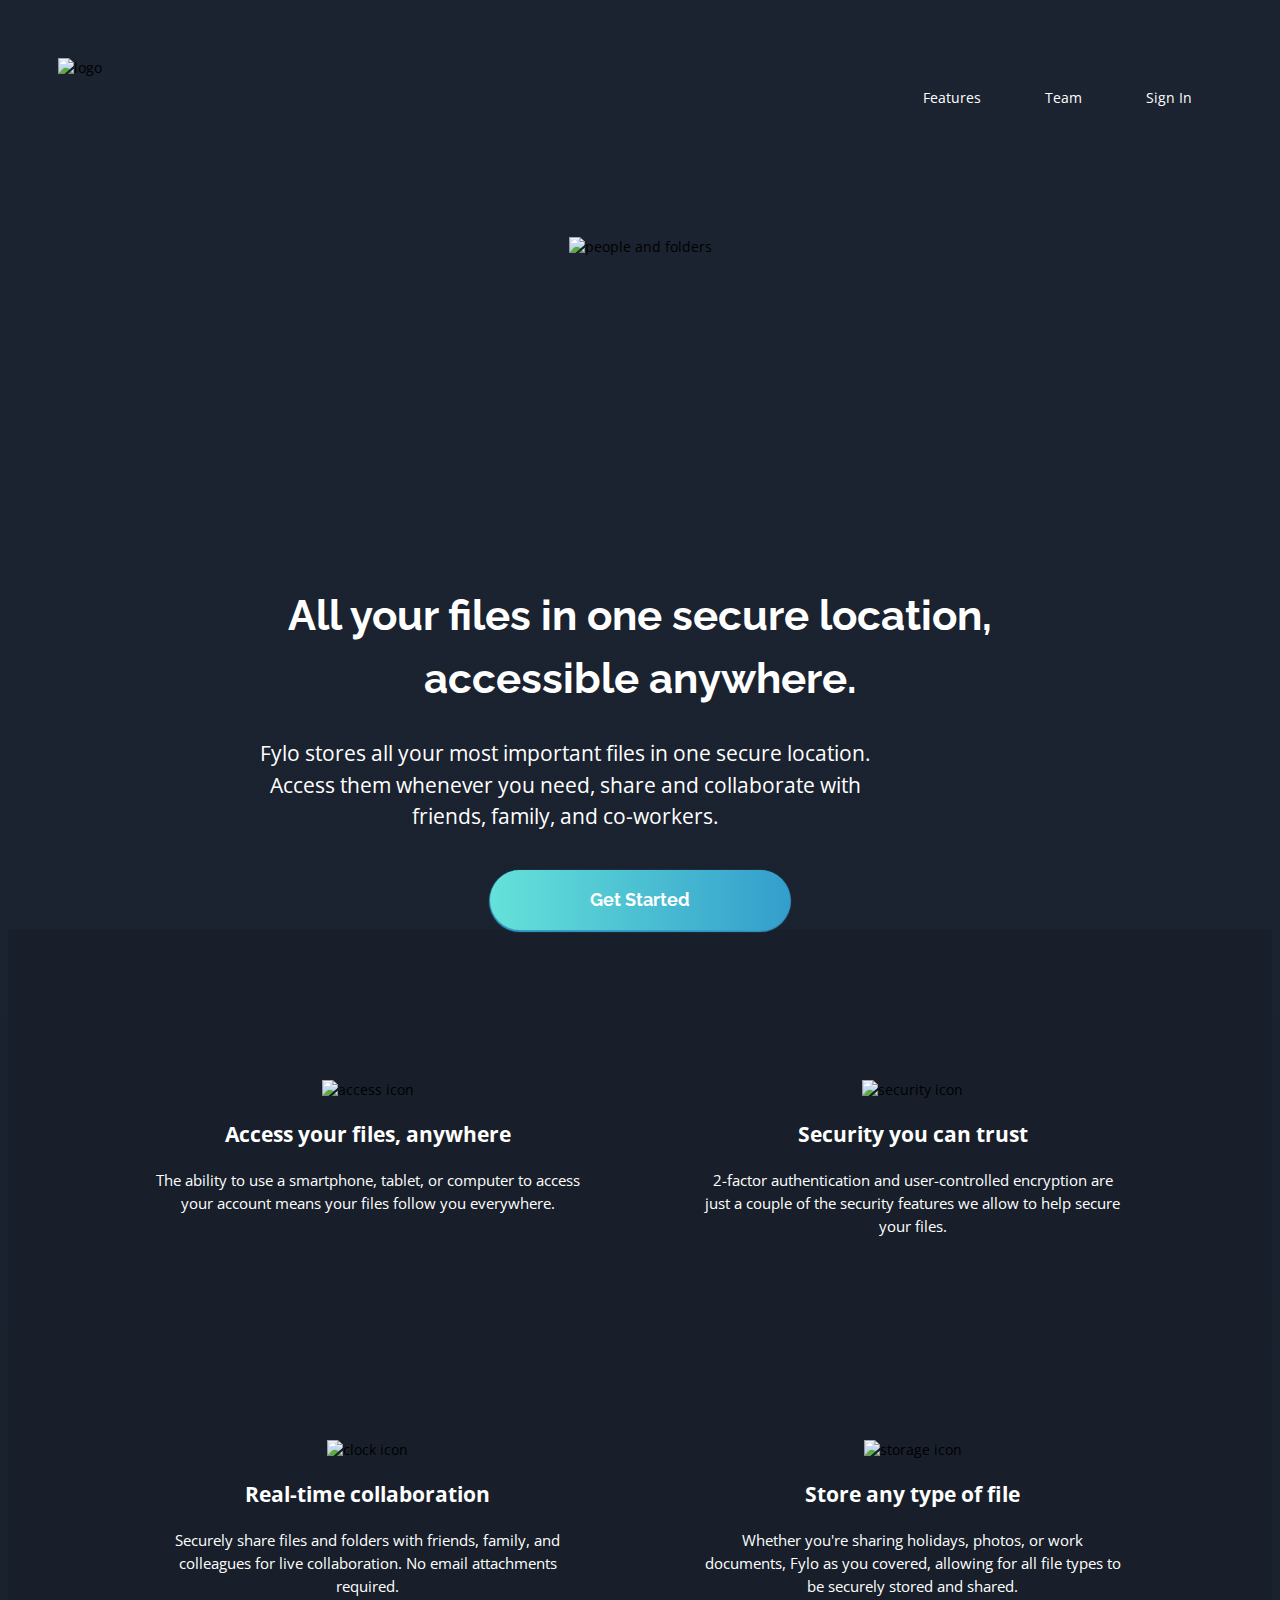
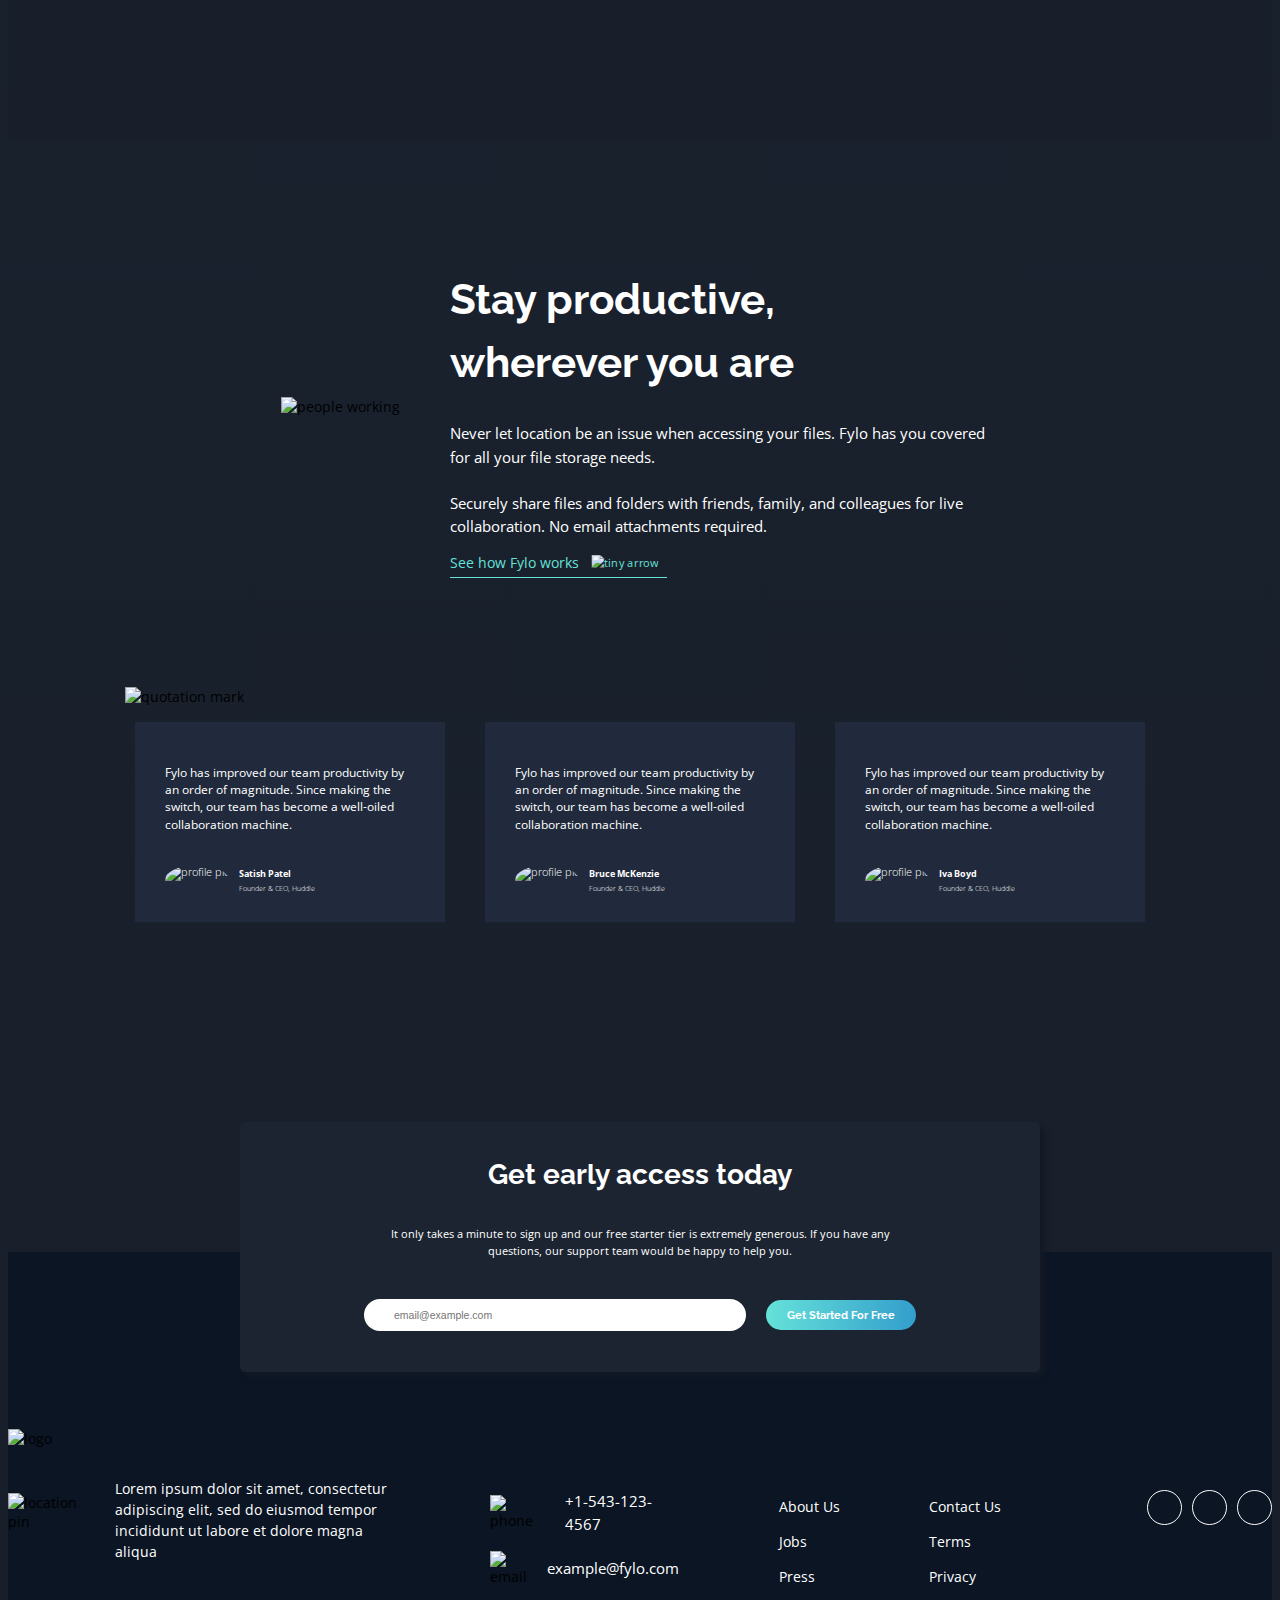
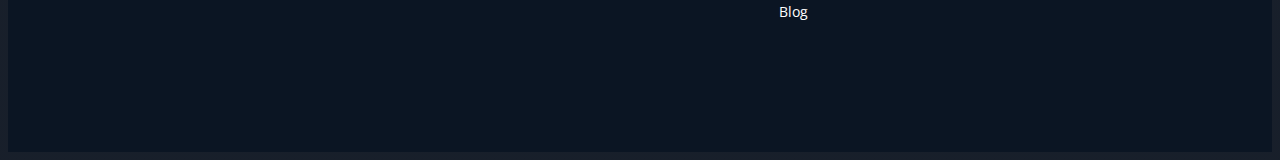
==== index.html @ 45bec567 "Add files via upload" ====
<!DOCTYPE html>
<html lang="en">
<head>
    <script src="https://kit.fontawesome.com/369c45c001.js" crossorigin="anonymous"></script>
    <title>Capstone-project</title>
    <meta charset="UTF-8">
    <link rel="stylesheet" href="style.css" type="text/css" media="all"></head>
<body>
    <header>
        <div class="navbar">
            <img src="https://raw.githubusercontent.com/hammercait/fylo-dark-theme-landing-page/658fd0afb4462e6a7e94996ab981bb7d5b336997/images/logo.svg" class="logo" alt="logo">
            <div class="right-nav">
                <a href="#">Features</a>
                <a href="#">Team</a>
                <a href="#">Sign In</a>
            </div>
        </div>
    </header>
    <div class="content">
        <div class="section1">
            <img src="https://github.com/hammercait/fylo-dark-theme-landing-page/blob/master/images/illustration-intro.png?raw=true" alt="people and folders">
            <div class="mountain">
                <div class="mountain-words">
                    <h1>All your files in one secure location, accessible anywhere.</h1>
                    <h2>Fylo stores all your most important files in one secure location. Access them whenever you need, share and collaborate with
                        friends, family, and co-workers.</h2>
                    <button class="get-started">Get Started</button>
                </div>
            </div>
            </div>

        <div class="section2">
            <div class="features">
                <div class="tile access">
                    <img src="https://raw.githubusercontent.com/hammercait/fylo-dark-theme-landing-page/658fd0afb4462e6a7e94996ab981bb7d5b336997/images/icon-access-anywhere.svg" alt="access icon">
                    <h3>Access your files, anywhere</h3>
                    <p>The ability to use a smartphone, tablet, or computer to access your account means your files follow you everywhere.</p>
                </div>
                <div class="tile security">
                    <img src="https://raw.githubusercontent.com/hammercait/fylo-dark-theme-landing-page/658fd0afb4462e6a7e94996ab981bb7d5b336997/images/icon-security.svg" alt="security icon">
                    <h3>Security you can trust</h3>
                    <p>2-factor authentication and user-controlled encryption are just a couple of the security features we allow to help secure your files.</p>
                </div>
                <div class="tile real-time">
                    <img src="https://raw.githubusercontent.com/hammercait/fylo-dark-theme-landing-page/658fd0afb4462e6a7e94996ab981bb7d5b336997/images/icon-collaboration.svg" alt="clock icon">
                    <h3>Real-time collaboration</h3>
                    <p>Securely share files and folders with friends, family, and colleagues for live collaboration. No email attachments required.</p>
                </div>
                <div class="tile storage">
                    <img src="https://raw.githubusercontent.com/hammercait/fylo-dark-theme-landing-page/658fd0afb4462e6a7e94996ab981bb7d5b336997/images/icon-any-file.svg" alt="storage icon">
                    <h3>Store any type of file</h3>
                    <p>Whether you're sharing holidays, photos, or work documents, Fylo as you covered, allowing for all file types to be securely stored and shared.</p>
                </div>
            </div>
        </div>
        <div class="section3">
            <img src="https://github.com/hammercait/fylo-dark-theme-landing-page/blob/master/images/illustration-stay-productive.png?raw=true" alt="people working">
            <div class="sec3text">
                <h1>Stay productive, wherever you are</h1>
                <p>Never let location be an issue when accessing your files. Fylo has you covered for all your file storage needs.<br><br>Securely share files and folders with friends, family, and colleagues for live collaboration. No email attachments required.</p>
                <a href="#">See how Fylo works    <img src="https://raw.githubusercontent.com/hammercait/fylo-dark-theme-landing-page/658fd0afb4462e6a7e94996ab981bb7d5b336997/images/icon-arrow.svg" alt="tiny arrow"></a>
            </div>
        </div>
        <div class="section4">
            <div class="quotes">
                <img id="quotation" src="https://github.com/hammercait/fylo-dark-theme-landing-page/blob/master/images/bg-quotes.png?raw=true" alt="quotation mark">
            </div>
            <div class="quote-cards">
                <div class="card">
                    <p>Fylo has improved our team productivity by an order of magnitude. Since making the switch, our team has become a well-oiled collaboration machine.</p>
                        <img class="profile-pic" src="https://github.com/hammercait/fylo-dark-theme-landing-page/blob/master/images/profile-1.jpg?raw=true" alt="profile pic">
                        <h5>Satish Patel</h5>
                        <h6>Founder & CEO, Huddle</h6>

                </div>
                <div class="card">
                    <p>Fylo has improved our team productivity by an order of magnitude. Since making the switch, our team has become a well-oiled collaboration machine.</p>
                        <img class="profile-pic" src="https://github.com/hammercait/fylo-dark-theme-landing-page/blob/master/images/profile-2.jpg?raw=true" alt="profile pic">
                        <h5>Bruce McKenzie</h5>
                        <h6>Founder & CEO, Huddle</h6>
                </div>
                <div class="card">
                    <p>Fylo has improved our team productivity by an order of magnitude. Since making the switch, our team has become a well-oiled collaboration machine.</p>

                        <img class="profile-pic" src="https://github.com/hammercait/fylo-dark-theme-landing-page/blob/master/images/profile-3.jpg?raw=true" alt="profile pic">
                        <h5>Iva Boyd</h5>
                        <h6>Founder & CEO, Huddle</h6>
                </div>
            </div>
        </div>
        <div class="section5">
            <div class="contact-box">
                <h1>Get early access today</h1>
                <p>It only takes a minute to sign up and our free starter tier is extremely generous. If you have any questions, our support team would be happy to help you.</p>
                <form action="#"><input type="email" id="email" name="email" placeholder="email@example.com"><input id="submit" type="submit" value="Get Started For Free"></form>

            </div>
        </div>
    </div>
    <footer>
        <div class="left">
            <img id="logo"src="https://raw.githubusercontent.com/hammercait/fylo-dark-theme-landing-page/658fd0afb4462e6a7e94996ab981bb7d5b336997/images/logo.svg" alt="logo">
            <div class="left2">
                <img id="pin" src="https://raw.githubusercontent.com/hammercait/fylo-dark-theme-landing-page/658fd0afb4462e6a7e94996ab981bb7d5b336997/images/icon-location.svg" alt="location pin">
                <p>Lorem ipsum dolor sit amet, consectetur adipiscing elit, sed do eiusmod tempor incididunt ut labore et dolore magna aliqua</p>
            </div>
        </div>
        <div class="contact">
            <div><img src="https://raw.githubusercontent.com/hammercait/fylo-dark-theme-landing-page/658fd0afb4462e6a7e94996ab981bb7d5b336997/images/icon-phone.svg" alt="phone"><p>+1-543-123-4567</p></div>
            <div><img src="https://raw.githubusercontent.com/hammercait/fylo-dark-theme-landing-page/658fd0afb4462e6a7e94996ab981bb7d5b336997/images/icon-email.svg" alt="email"><p>example@fylo.com</p></div>
        </div>
        <ul class="info">
            <li>About Us</li>
            <li>Contact Us</li>
            <li>Jobs</li>
            <li>Terms</li>
            <li>Press</li>
            <li>Privacy</li>
            <li>Blog</li>
        </ul>
        <ul class="social">
            <li><i class="fab fa-facebook-f"></i></li>
            <li><i class="fab fa-twitter"></i></li>
            <li><i class="fab fa-instagram"></i></li>
        </ul>
    </footer>

</body>
</html>
---- style.css ----
@import url('https://fonts.googleapis.com/css2?family=Open+Sans:wght@200;400;700&family=Raleway:wght@400;700&display=swap'); /*font-family: 'Raleway', sans-serif;*/

/*- Dark Blue (intro and email sign up background): hsl(217, 28%, 15%)
- Dark Blue (main background): hsl(218, 28%, 13%)
- Dark Blue (footer background): hsl(216, 53%, 9%)
- Dark Blue (testimonials background): hsl(219, 30%, 18%)*/


body{
  
    background-color: cyan;
    font-family: 'Open Sans', sans-serif;
    background-image:linear-gradient(hsl(218, 28%, 15%),hsl(217, 28%, 13%));
    font-size:14px;

}

.navbar{
    background-color:transparent;
    display:flex;
    flex-direction:row;
    box-sizing: border-box;
    align-items: right;
    padding:50px 50px;

}

.right-nav{
    margin-left: auto;
}
.right-nav a{
    color:white;
    list-style-type:none;
    text-decoration:none;
    padding:30px 30px;
    display:inline-block;
}

.right-nav a:hover{
    color:hsl(176, 68%, 64%);
}

.content{
    display:flex;
    justify-content:center;
    align-items:center;
    flex-direction:column;
    text-align:center;
}


.section1{
    margin-top:50px;
    width:100%;
    display:flex;
    justify-content: center;
    align-items:center;
    flex-direction:column;
    z-index:1;

}

h1{
    width:800px;
    color:hsl(0, 0%, 100%);
    font-family: 'Raleway', sans-serif;
    font-size:3em;
    line-height:1.5em;
}

h2{
    width:650px;
    color:hsl(0, 0%, 100%);
    font-size:1.5em;
    font-weight:400;
    line-height:1.5em;
}

.get-started{
    width:300px;
    height:60px;
    border-radius:50px;
    border:none;
    background-image:linear-gradient(to right, hsl(176, 68%, 64%),hsl(198, 60%, 50%));
    color:white;
    font-family: 'Raleway', sans-serif;
    font-weight:700;
    font-size:1.25em;
    margin-top:20px;
    cursor:pointer;
    box-shadow:0px 1px 1px 1px hsl(198, 60%, 50%);
}
.section1 img{
    z-index:1;
    padding-bottom:50px;
}

.get-started:hover{
    background-image:linear-gradient(to left, hsl(176, 68%, 64%),hsl(198, 60%, 50%));
}

.mountain{
    display:flex;
    justify-content:center;
    align-items:center;
    flex-direction:column;
    width:100%;
    background-image: url("https://raw.githubusercontent.com/hammercait/fylo-dark-theme-landing-page/658fd0afb4462e6a7e94996ab981bb7d5b336997/images/bg-curvy-desktop.svg");
    background-position:center bottom;
    background-size:cover;
    background-repeat:no-repeat;
    z-index:2;
    padding-top:350px;
}

.mountain-words{
    position:relative;
    margin-top:-100px;
}


.section2{
    width:100%;
    background-color:hsl(217, 28%, 13%);
    padding-top:150px;

}

.features{
    display:inline-grid;
    grid-template-columns: 425px 425px;
    grid-column-gap: 120px;
    grid-row-gap:60px;
    grid-template-rows: 300px 300px;
}

.features img{
    height:100px;
}

h3{
    color:hsl(0, 0%, 100%);
    font-size:1.5em;
}

p{
    color:hsl(0, 0%, 100%);
    font-size:1.1em;
    line-height:1.5em;
    font-weight:400;
}

.section3{
    width:100%;
    padding-top:100px;
    display:inline-flex;
    align-items:center;
    justify-content:center;
}

.sec3text{
    text-align:left;
    margin-left:50px;
}

.sec3text h1{
    width:400px;
}

.sec3text p{
    width:550px;
}

.sec3text a{
    color:hsl(176, 68%, 64%);
    text-decoration:none;
    border-bottom:1px solid hsl(176, 68%, 64%);
    padding-bottom:5px;
    cursor:pointer;
}
.sec3text a:hover{
    color:hsl(176, 61%, 81%);
    border-bottom:1px solid hsl(176, 61%, 81%);
    font-weight:700;
}

.sec3text img{
    position:relative;
    transform:scale(.8);
    margin-bottom:-4px;
}

.section4{
    width:100%;
    padding-top:150px;
    display:inline-flex;
    justify-content:center;
}

.quote-cards{
    display:inline-grid;
    grid-template-columns: 310px 310px 310px;
    grid-column-gap: 40px;
    grid-template-rows: 200px;
    text-align:left;
    color:hsl(0, 0%, 100%);
    font-weight:200;
    margin-bottom:150px;
}

.card{
    background-color:hsl(219, 30%, 18%);
    padding:30px;
    font-size:.75em;
    z-index:2;
}

.profile-pic{
    margin-right:10px;
    margin-top:20px;
    height:30px;
    border-radius:50%;
    float:left;
}

h5{
    margin-top:35px;
}

h6{
    margin-left:40px;
    margin-top:-12px;
    font-weight:200;
}

#quotation{
    position:absolute;
    margin-left:20px;
    z-index:1;
    margin-left:-10px;
    margin-top:-35px;
}

.section5{
    width:100%;
    display:flex;
    justify-content: center;
    align-items:center;
    flex-direction:column;
    padding-top:150px;
}

.contact-box{
    position:absolute;;
    width:800px;
    height:250px;
    background-color:hsl(217, 28%, 15%);
    border-radius:5px;
    display:flex;
    flex-direction:column;
    justify-content:center;
    align-items:center;
    z-index:2;
    box-shadow:5px 5px 5px hsl(222, 31%, 11%);
    margin-top:50px;
}

.contact-box h1{
    font-size:2em;
    margin-top:-10px;
}

.contact-box p{
    font-size:.8em;
    width:500px;
    margin-bottom:20px;
}

#email{
    width:350px;
    height:30px;
    border-radius:50px;
    border:none;
    padding-left:30px;
    font-size:.75em;

}

#submit{
    width:150px;
    height:30px;
    border-radius:50px;
    border:none;
    background-image:linear-gradient(to right, hsl(176, 68%, 64%),hsl(198, 60%, 50%));
    color:white;
    font-family: 'Raleway', sans-serif;
    font-weight:700;
    font-size:.75em;
    margin-top:20px;
    cursor:pointer;
    margin-left:20px;
}

#submit:hover{
    background-image:linear-gradient(to left, hsl(176, 68%, 64%),hsl(198, 60%, 50%));
}



footer{
    background-color:hsl(216, 53%, 9%);
    margin-top:30px;
    box-sizing: border-box;
    height:500px;
    display:flex;
    flex-direction:row;
    align-items: center;
    justify-content:center;
    z-index:1;
}

.left p{
    width:300px;
    font-size:1em;
    margin-top:30px;
    margin-left:20px;
}

.left2{
    display:flex;
    justify-content:center;
    align-items:center;
}

.contact{
    width:200px;
    display:flex;
    justify-content:center;
    align-items:start;
    flex-direction:column;
    margin-left:100px;
    margin-top:75px;
}

.contact div{
    display:flex;
    justify-content:center;
    align-items:center;
    margin-top:-10px;

}
.contact p{
    margin-left:20px;
}


.info{
    padding:0;
	margin:0;
    display:inline-grid;
    width:400px;
    grid-template-columns: 150px 150px;
    grid-template-rows:35px 35px 35px 35px;
    margin-left:100px;
    margin-top:130px;
}
.info li{
    list-style-type:none;
    cursor: pointer;
    color:var(--dk-grey-blue);
    color:hsl(0, 0%, 100%);
}

.info li:hover{
    color:hsl(176, 68%, 64%);
}


.social{
    padding:0;
    display:grid;
    grid-template-columns: 35px 35px 35px;
    grid-template-rows:35px;
    grid-gap:10px;
    margin-top:25px;
}

.social li{
    display:flex;
    justify-content:center;
    align-items:center;
    list-style-type:none;
    cursor: pointer;
    font-size:1.5em;
    color:hsl(0, 0%, 100%);
    border:1px solid hsl(0, 0%, 100%);
    border-radius:50%;
}

.social li:hover{
    color:hsl(176, 68%, 64%);
    border:1px solid hsl(176, 68%, 64%);
}
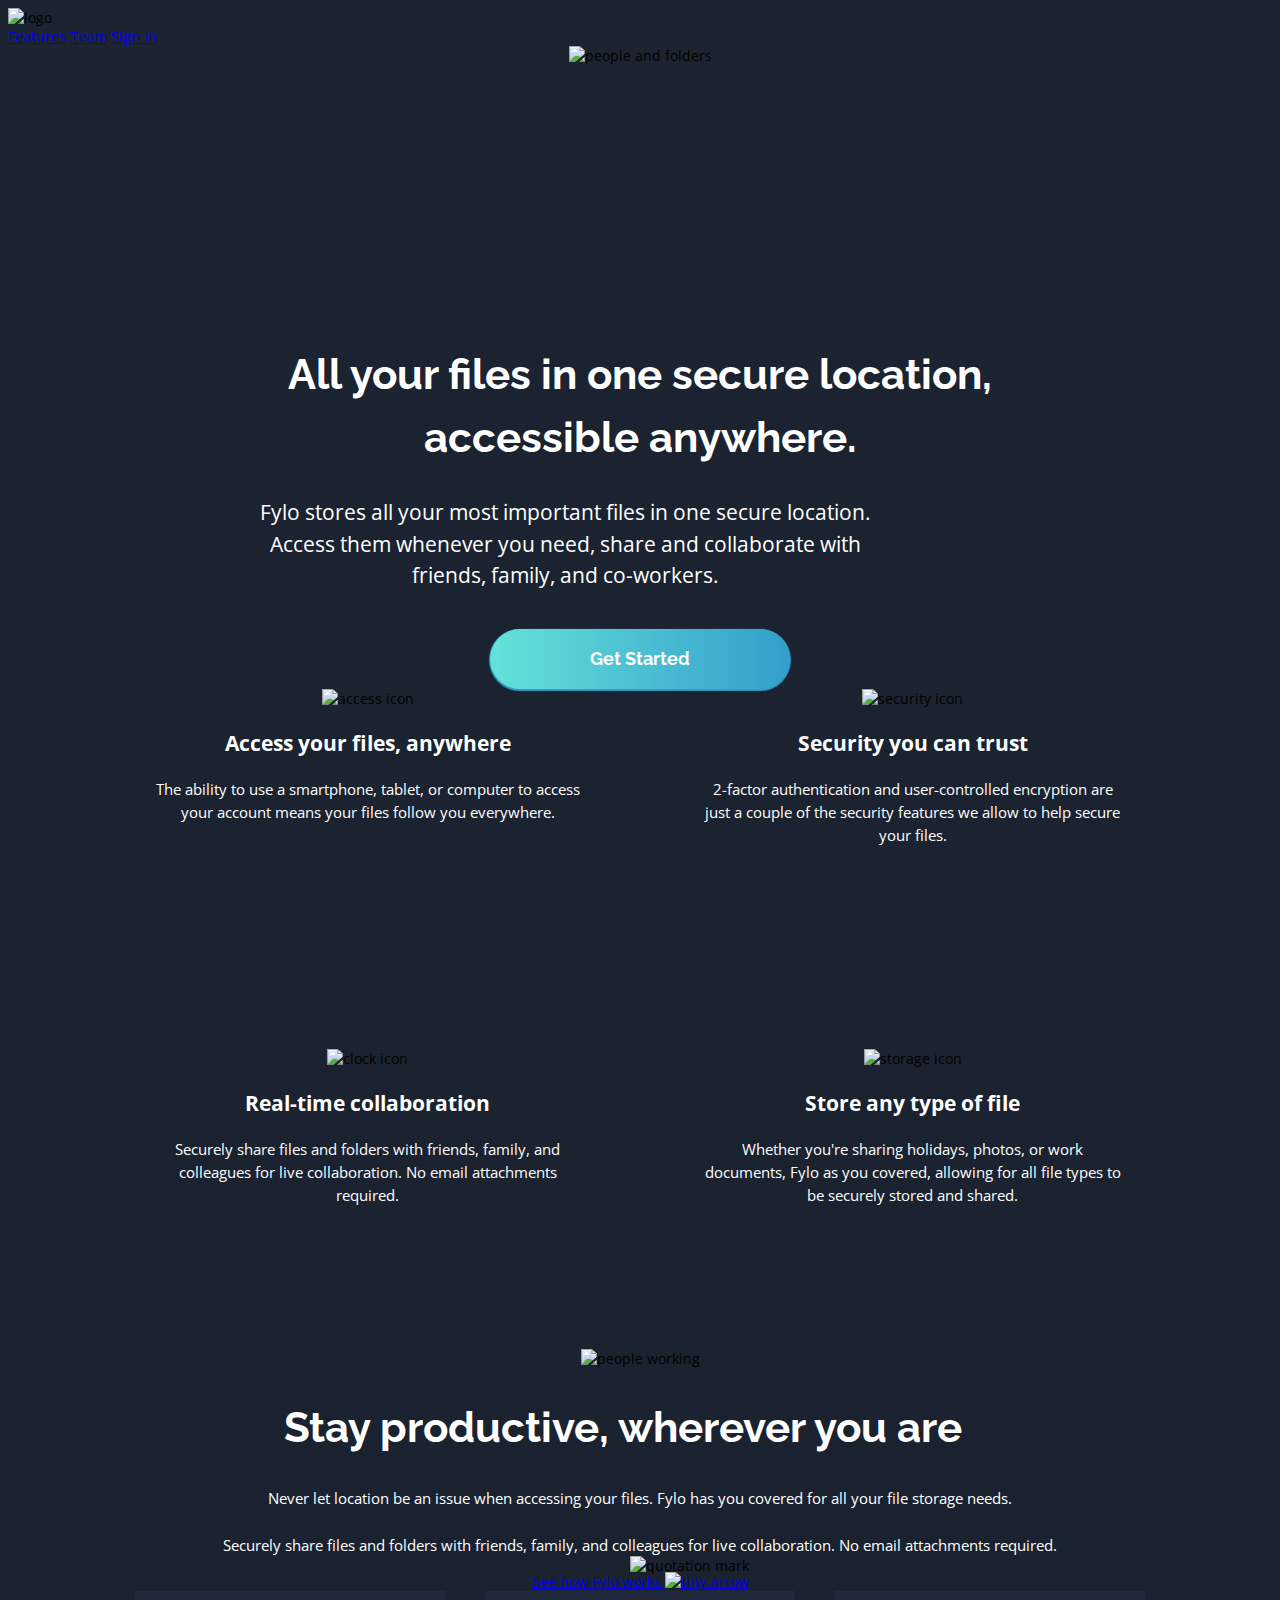
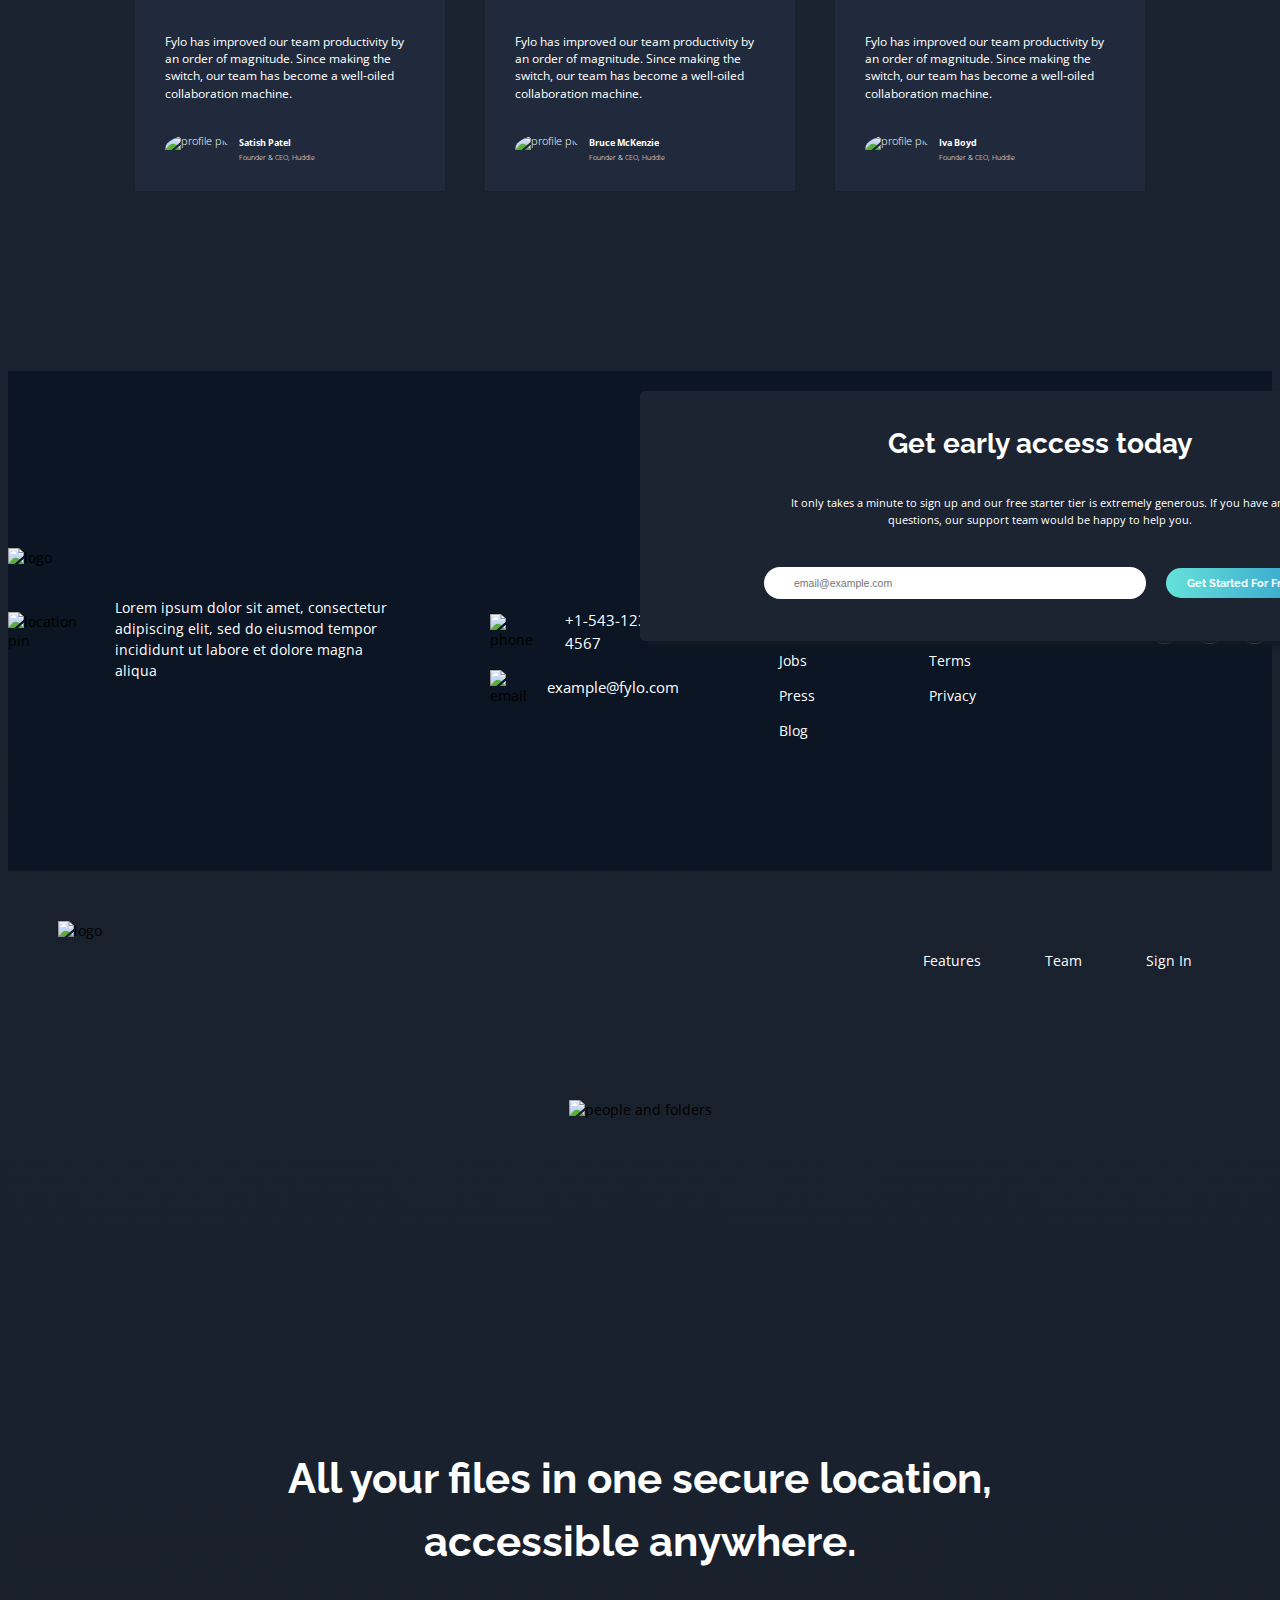
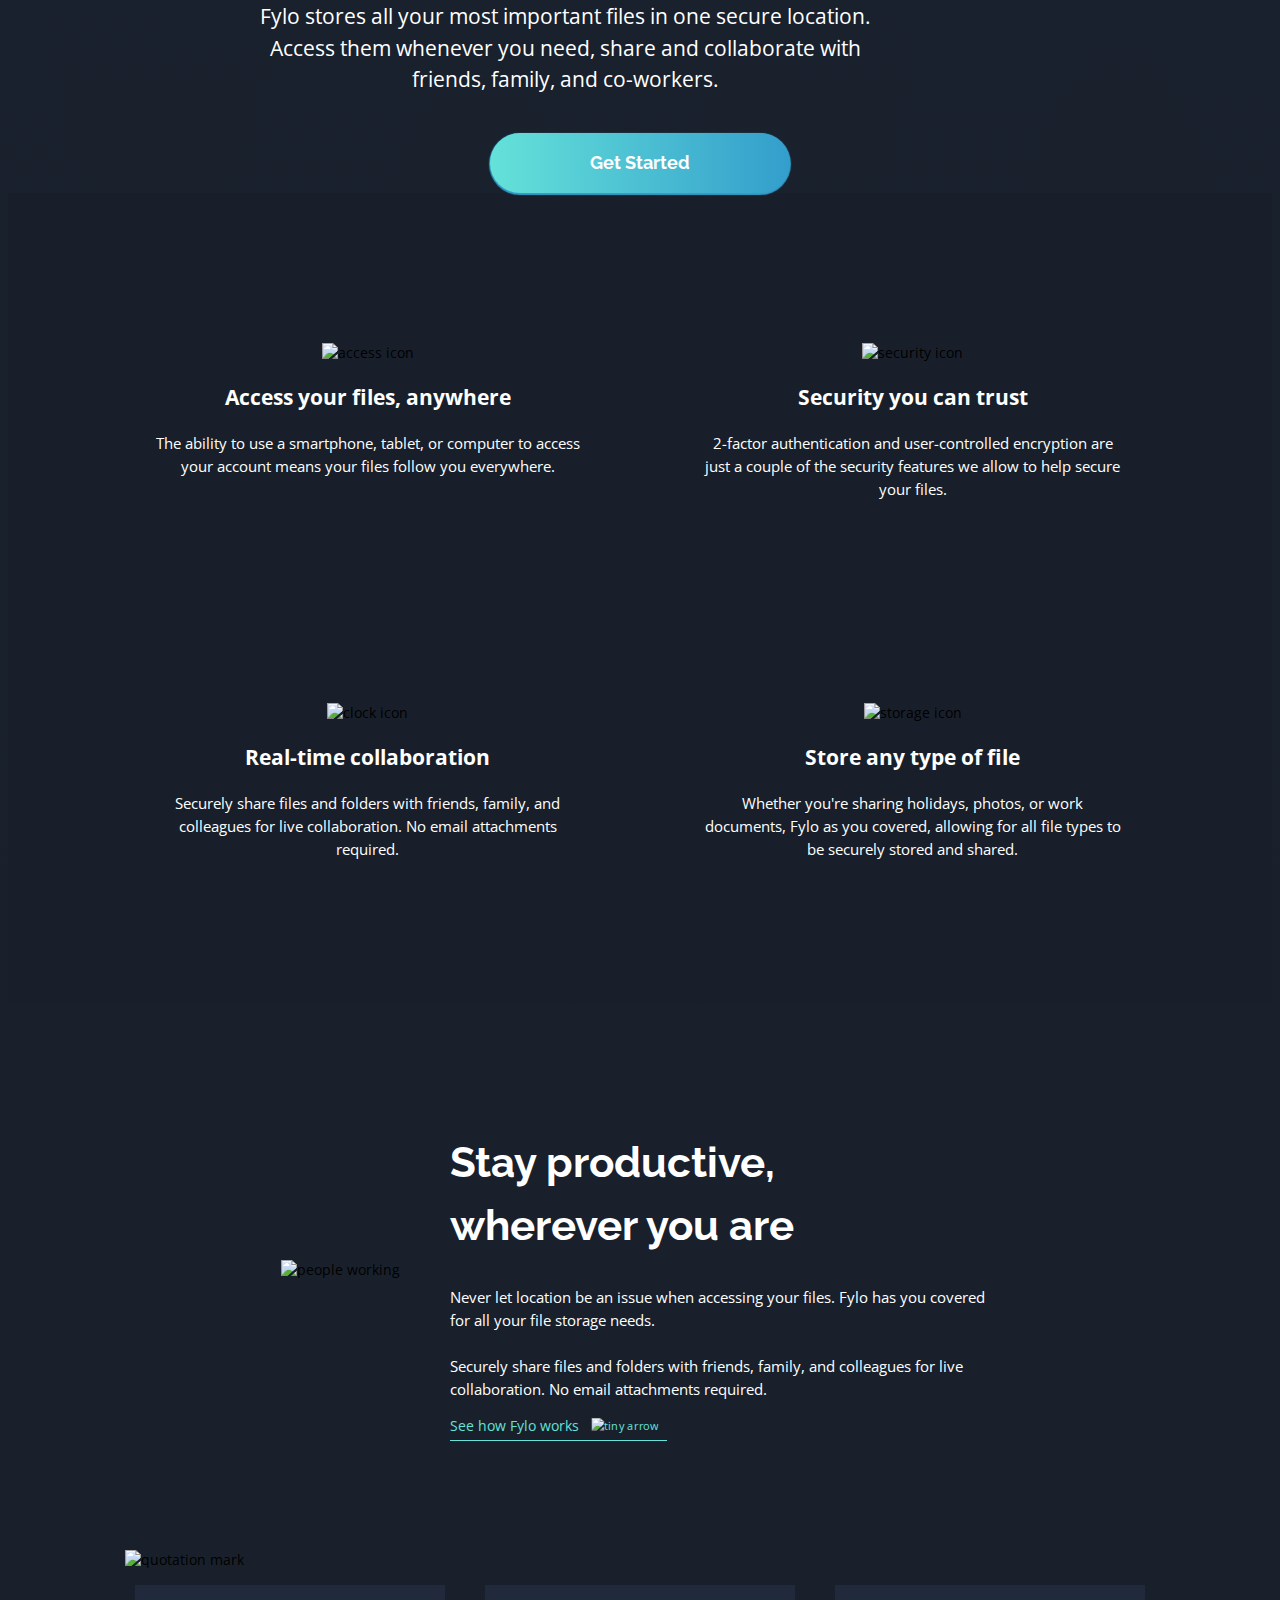
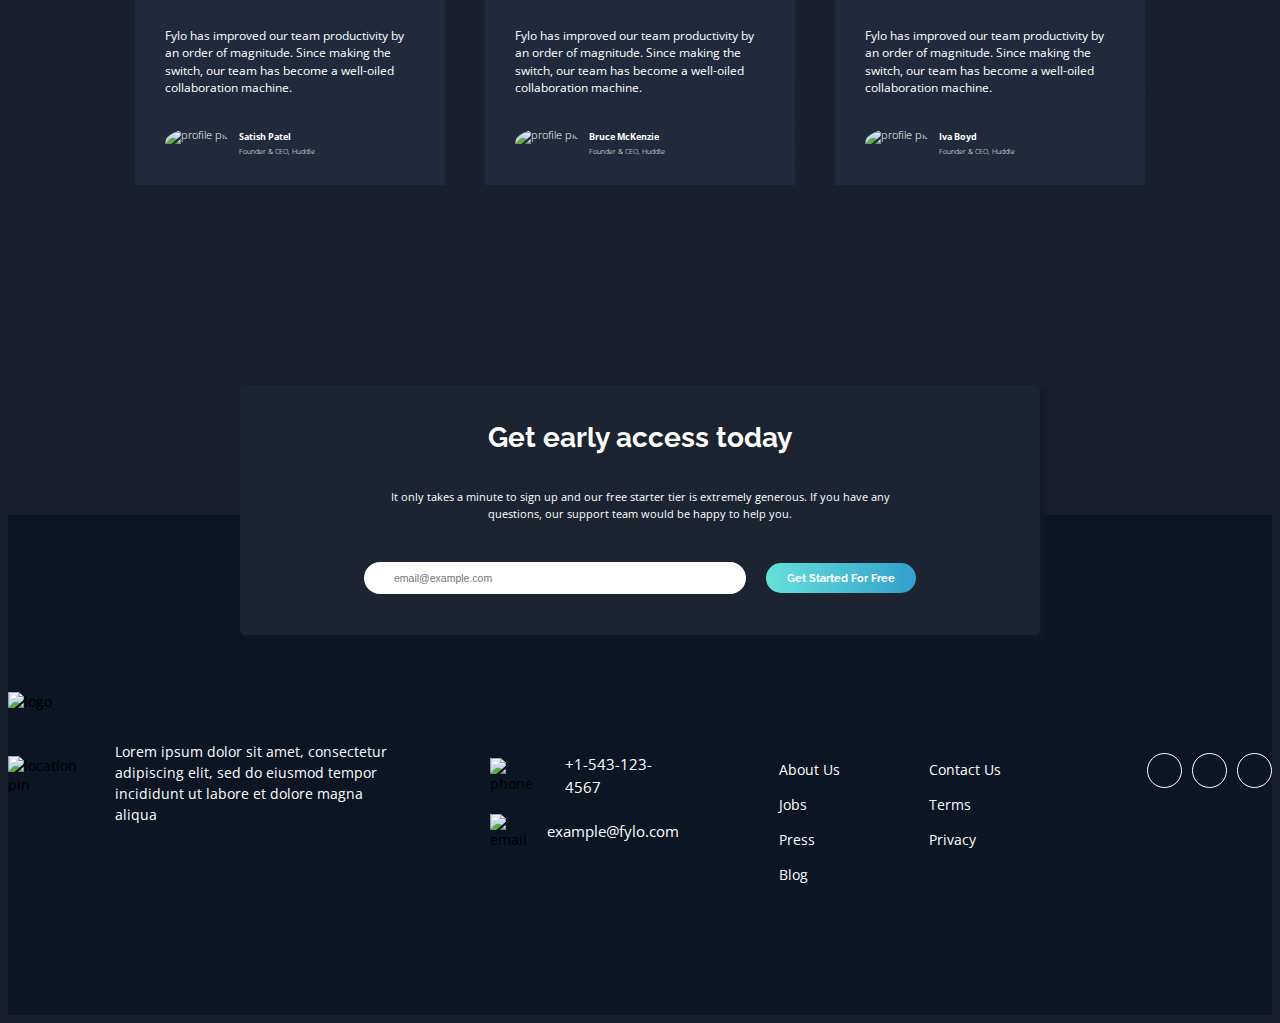
==== commit 2f0c4684: "Update index.html" ====
--- a/index.html
+++ b/index.html
@@ -6,7 +6,136 @@
     <meta charset="UTF-8">
     <link rel="stylesheet" href="style.css" type="text/css" media="all"></head>
 <body>
+    <header><!DOCTYPE html>
+<html lang="en">
+<head>
+    <script src="https://kit.fontawesome.com/369c45c001.js" crossorigin="anonymous"></script>
+    <title>Capstone-project</title>
+    <meta charset="UTF-8">
+    <link rel="stylesheet" href="style.css" type="text/css" media="all"></head>
+<body>
     <header>
+        <div class="page-link-bar">
+            <img src="https://raw.githubusercontent.com/hammercait/fylo-dark-theme-landing-page/658fd0afb4462e6a7e94996ab981bb7d5b336997/images/logo.svg" class="logo" alt="logo">
+            <div class="right-bar">
+                <a href="#">Features</a>
+                <a href="#">Team</a>
+                <a href="#">Sign In</a>
+            </div>
+        </div>
+    </header>
+    <div class="content">
+        <div class="column1">
+            <img src="https://github.com/hammercait/fylo-dark-theme-landing-page/blob/master/images/illustration-intro.png?raw=true" alt="people and folders">
+            <div class="mountain">
+                <div class="mountain-words">
+                    <h1>All your files in one secure location, accessible anywhere.</h1>
+                    <h2>Fylo stores all your most important files in one secure location. Access them whenever you need, share and collaborate with
+                        friends, family, and co-workers.</h2>
+                    <button class="get-started">Get Started</button>
+                </div>
+            </div>
+            </div>
+
+        <div class="column2">
+            <div class="features">
+                <div class="column access">
+                    <img src="https://raw.githubusercontent.com/hammercait/fylo-dark-theme-landing-page/658fd0afb4462e6a7e94996ab981bb7d5b336997/images/icon-access-anywhere.svg" alt="access icon">
+                    <h3>Access your files, anywhere</h3>
+                    <p>The ability to use a smartphone, tablet, or computer to access your account means your files follow you everywhere.</p>
+                </div>
+                <div class="column security">
+                    <img src="https://raw.githubusercontent.com/hammercait/fylo-dark-theme-landing-page/658fd0afb4462e6a7e94996ab981bb7d5b336997/images/icon-security.svg" alt="security icon">
+                    <h3>Security you can trust</h3>
+                    <p>2-factor authentication and user-controlled encryption are just a couple of the security features we allow to help secure your files.</p>
+                </div>
+                <div class="column real-time">
+                    <img src="https://raw.githubusercontent.com/hammercait/fylo-dark-theme-landing-page/658fd0afb4462e6a7e94996ab981bb7d5b336997/images/icon-collaboration.svg" alt="clock icon">
+                    <h3>Real-time collaboration</h3>
+                    <p>Securely share files and folders with friends, family, and colleagues for live collaboration. No email attachments required.</p>
+                </div>
+                <div class="column storage">
+                    <img src="https://raw.githubusercontent.com/hammercait/fylo-dark-theme-landing-page/658fd0afb4462e6a7e94996ab981bb7d5b336997/images/icon-any-file.svg" alt="storage icon">
+                    <h3>Store any type of file</h3>
+                    <p>Whether you're sharing holidays, photos, or work documents, Fylo as you covered, allowing for all file types to be securely stored and shared.</p>
+                </div>
+            </div>
+        </div>
+        <div class="column3">
+            <img src="https://github.com/hammercait/fylo-dark-theme-landing-page/blob/master/images/illustration-stay-productive.png?raw=true" alt="people working">
+            <div class="col3text">
+                <h1>Stay productive, wherever you are</h1>
+                <p>Never let location be an issue when accessing your files. Fylo has you covered for all your file storage needs.<br><br>Securely share files and folders with friends, family, and colleagues for live collaboration. No email attachments required.</p>
+                <a href="#">See how Fylo works    <img src="https://raw.githubusercontent.com/hammercait/fylo-dark-theme-landing-page/658fd0afb4462e6a7e94996ab981bb7d5b336997/images/icon-arrow.svg" alt="tiny arrow"></a>
+            </div>
+        </div>
+        <div class="column4">
+            <div class="quotes">
+                <img id="quotation" src="https://github.com/hammercait/fylo-dark-theme-landing-page/blob/master/images/bg-quotes.png?raw=true" alt="quotation mark">
+            </div>
+            <div class="quote-cards">
+                <div class="card">
+                    <p>Fylo has improved our team productivity by an order of magnitude. Since making the switch, our team has become a well-oiled collaboration machine.</p>
+                        <img class="profile-pic" src="https://github.com/hammercait/fylo-dark-theme-landing-page/blob/master/images/profile-1.jpg?raw=true" alt="profile pic">
+                        <h5>Satish Patel</h5>
+                        <h6>Founder & CEO, Huddle</h6>
+
+                </div>
+                <div class="card">
+                    <p>Fylo has improved our team productivity by an order of magnitude. Since making the switch, our team has become a well-oiled collaboration machine.</p>
+                        <img class="profile-pic" src="https://github.com/hammercait/fylo-dark-theme-landing-page/blob/master/images/profile-2.jpg?raw=true" alt="profile pic">
+                        <h5>Bruce McKenzie</h5>
+                        <h6>Founder & CEO, Huddle</h6>
+                </div>
+                <div class="card">
+                    <p>Fylo has improved our team productivity by an order of magnitude. Since making the switch, our team has become a well-oiled collaboration machine.</p>
+
+                        <img class="profile-pic" src="https://github.com/hammercait/fylo-dark-theme-landing-page/blob/master/images/profile-3.jpg?raw=true" alt="profile pic">
+                        <h5>Iva Boyd</h5>
+                        <h6>Founder & CEO, Huddle</h6>
+                </div>
+            </div>
+        </div>
+        <div class="column5">
+            <div class="contact-box">
+                <h1>Get early access today</h1>
+                <p>It only takes a minute to sign up and our free starter tier is extremely generous. If you have any questions, our support team would be happy to help you.</p>
+                <form action="#"><input type="email" id="email" name="email" placeholder="email@example.com"><input id="submit" type="submit" value="Get Started For Free"></form>
+
+            </div>
+        </div>
+    </div>
+    <footer>
+        <div class="left">
+            <img id="logo"src="https://raw.githubusercontent.com/hammercait/fylo-dark-theme-landing-page/658fd0afb4462e6a7e94996ab981bb7d5b336997/images/logo.svg" alt="logo">
+            <div class="left2">
+                <img id="pin" src="https://raw.githubusercontent.com/hammercait/fylo-dark-theme-landing-page/658fd0afb4462e6a7e94996ab981bb7d5b336997/images/icon-location.svg" alt="location pin">
+                <p>Lorem ipsum dolor sit amet, consectetur adipiscing elit, sed do eiusmod tempor incididunt ut labore et dolore magna aliqua</p>
+            </div>
+        </div>
+        <div class="contact">
+            <div><img src="https://raw.githubusercontent.com/hammercait/fylo-dark-theme-landing-page/658fd0afb4462e6a7e94996ab981bb7d5b336997/images/icon-phone.svg" alt="phone"><p>+1-543-123-4567</p></div>
+            <div><img src="https://raw.githubusercontent.com/hammercait/fylo-dark-theme-landing-page/658fd0afb4462e6a7e94996ab981bb7d5b336997/images/icon-email.svg" alt="email"><p>example@fylo.com</p></div>
+        </div>
+        <ul class="info">
+            <li>About Us</li>
+            <li>Contact Us</li>
+            <li>Jobs</li>
+            <li>Terms</li>
+            <li>Press</li>
+            <li>Privacy</li>
+            <li>Blog</li>
+        </ul>
+        <ul class="social">
+            <li><i class="fab fa-facebook-f"></i></li>
+            <li><i class="fab fa-twitter"></i></li>
+            <li><i class="fab fa-instagram"></i></li>
+        </ul>
+    </footer>
+
+</body>
+</html>
+
         <div class="navbar">
             <img src="https://raw.githubusercontent.com/hammercait/fylo-dark-theme-landing-page/658fd0afb4462e6a7e94996ab981bb7d5b336997/images/logo.svg" class="logo" alt="logo">
             <div class="right-nav">
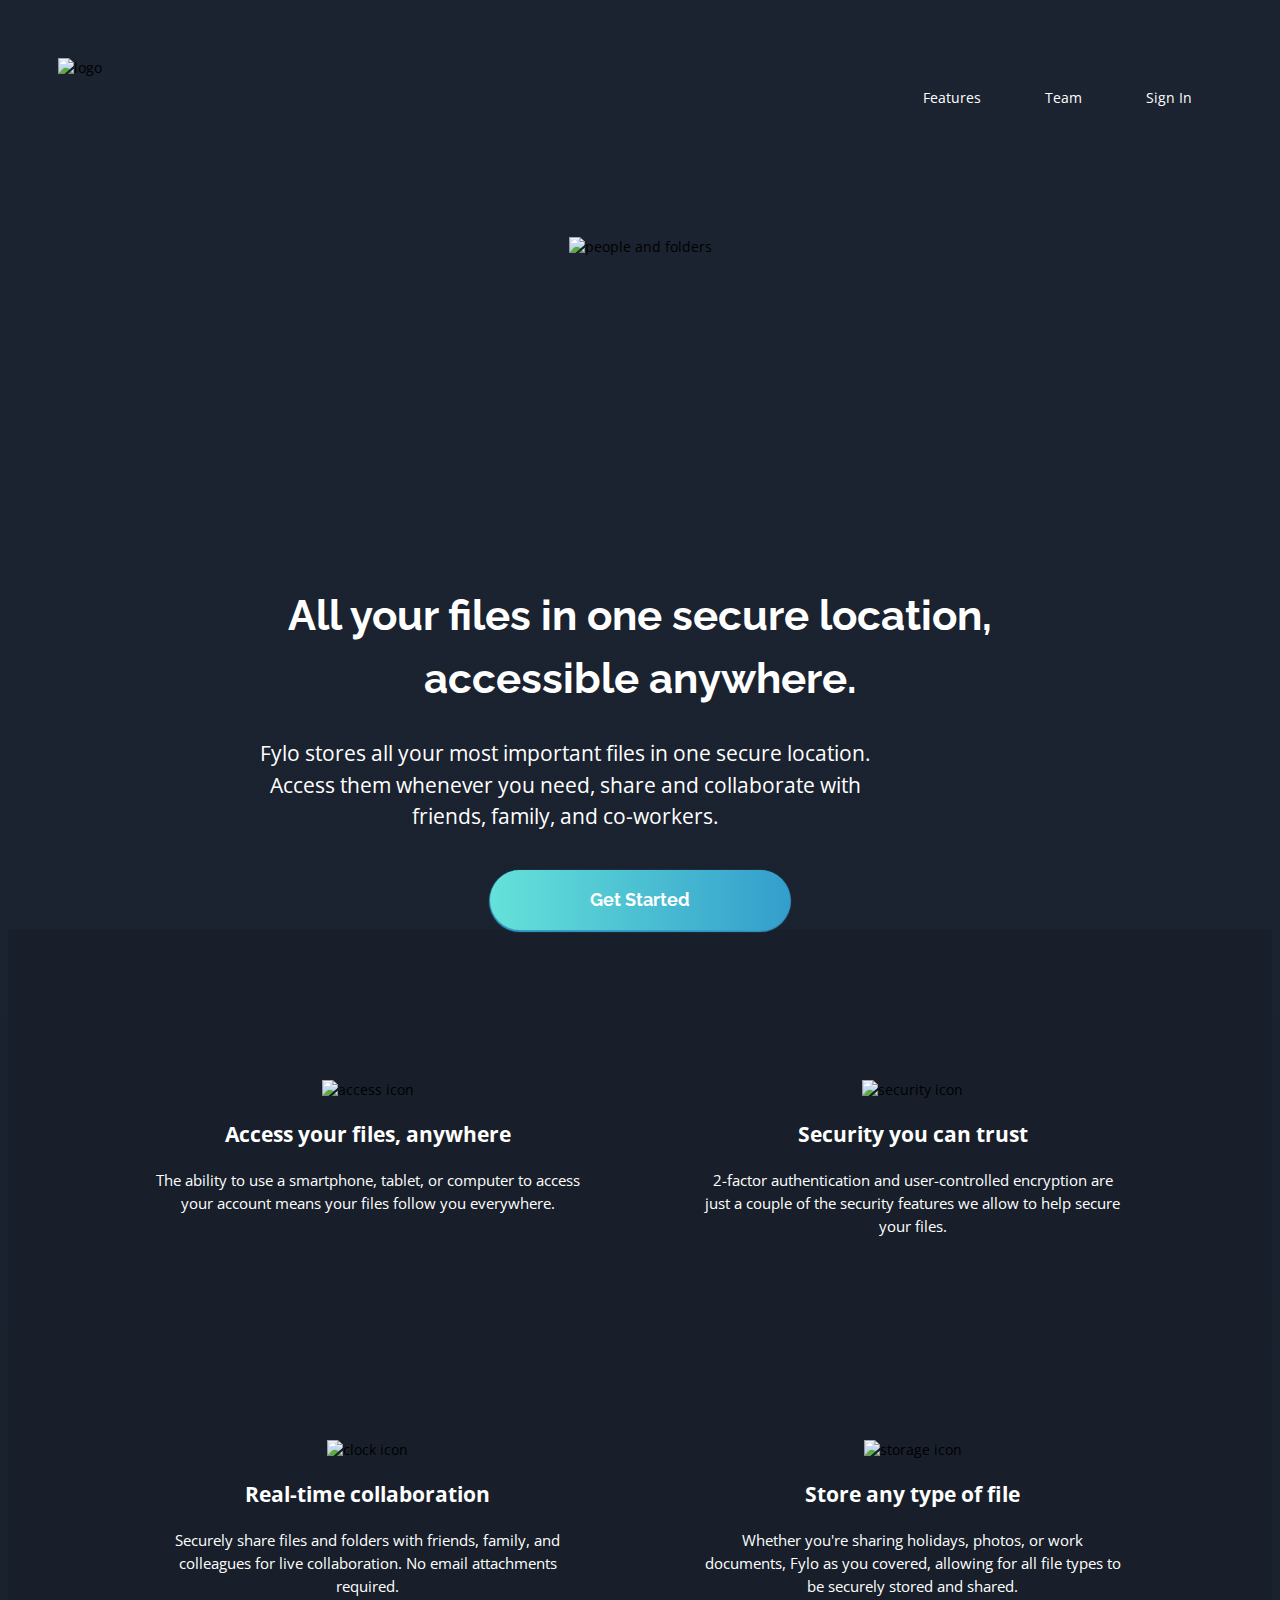
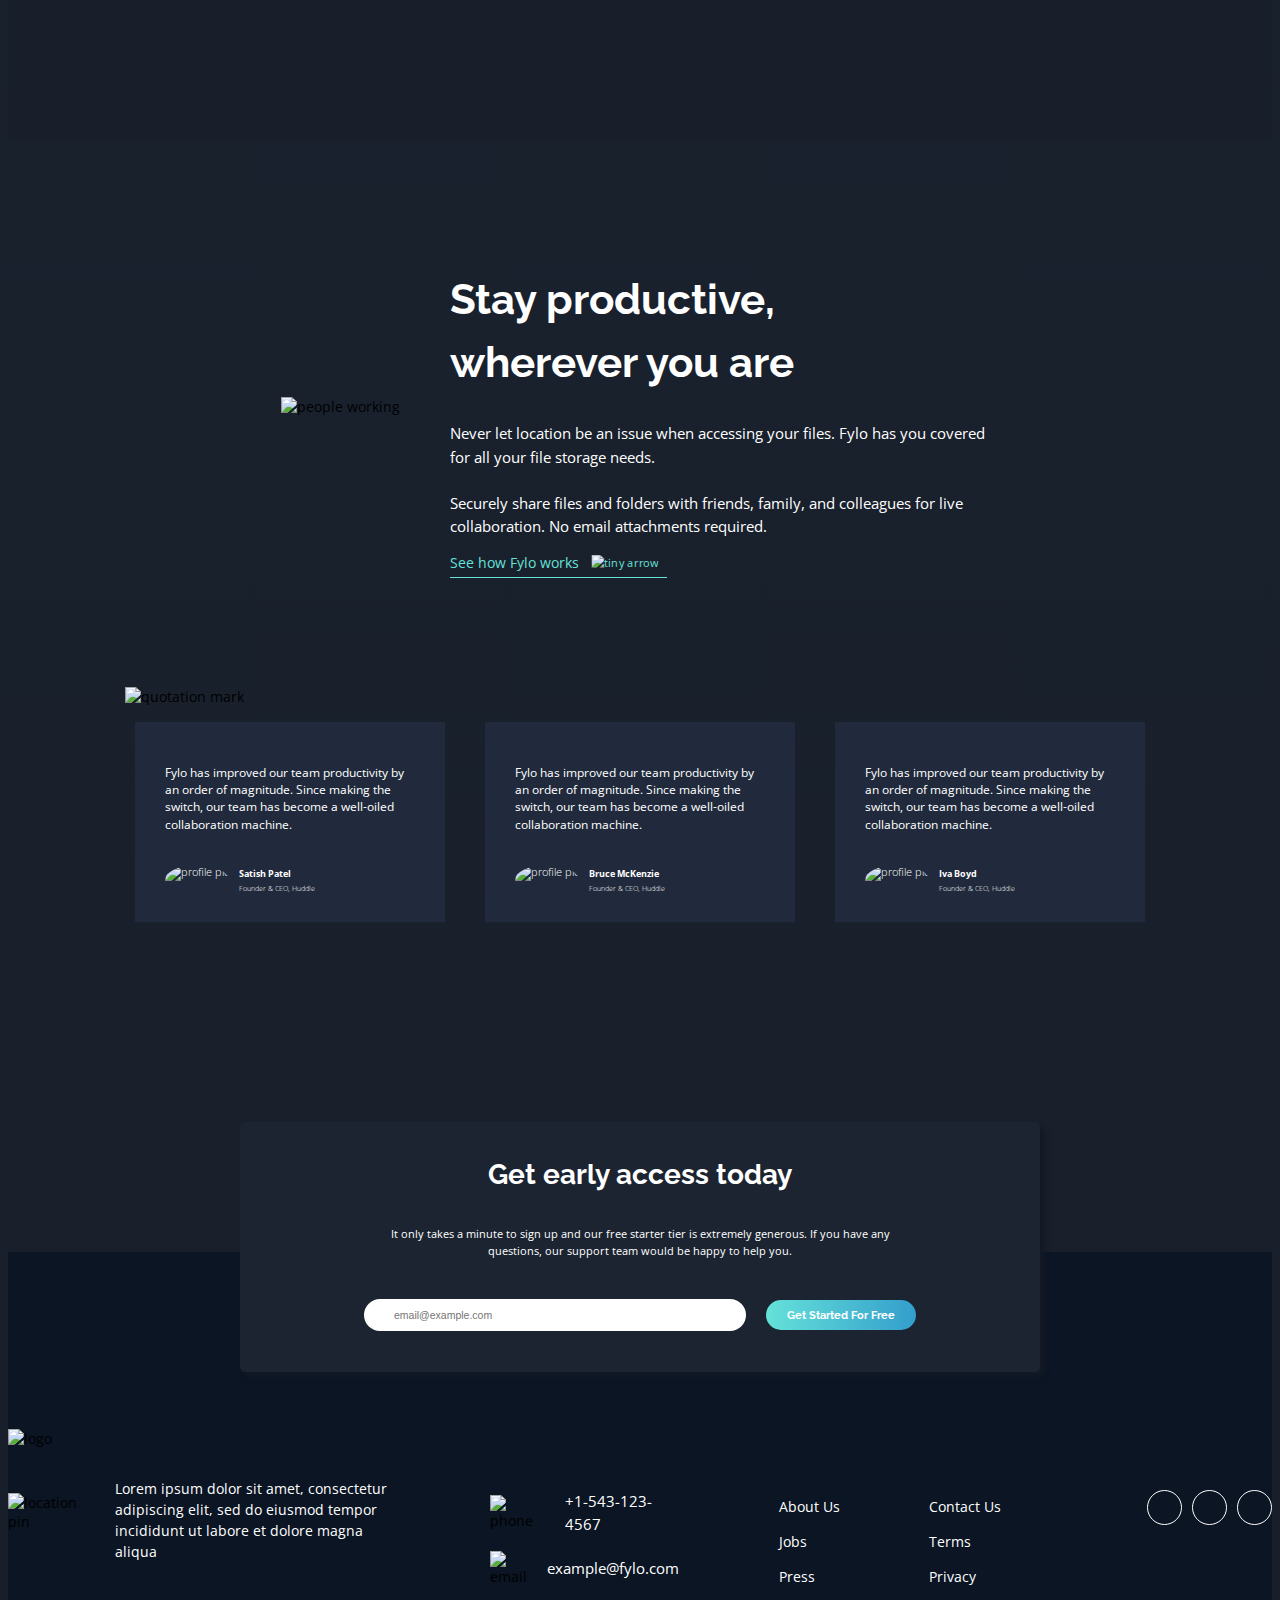
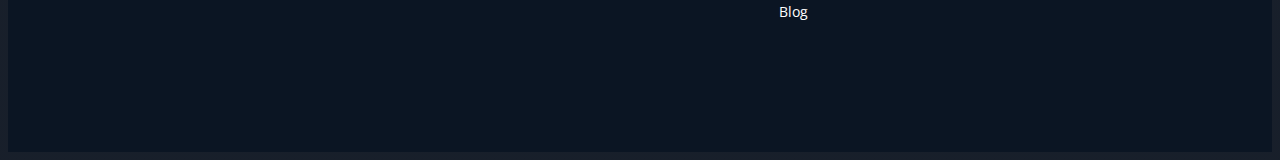
==== commit 1f4801fe: "Update index.html" ====
--- a/index.html
+++ b/index.html
@@ -135,124 +135,3 @@
 
 </body>
 </html>
-
-        <div class="navbar">
-            <img src="https://raw.githubusercontent.com/hammercait/fylo-dark-theme-landing-page/658fd0afb4462e6a7e94996ab981bb7d5b336997/images/logo.svg" class="logo" alt="logo">
-            <div class="right-nav">
-                <a href="#">Features</a>
-                <a href="#">Team</a>
-                <a href="#">Sign In</a>
-            </div>
-        </div>
-    </header>
-    <div class="content">
-        <div class="section1">
-            <img src="https://github.com/hammercait/fylo-dark-theme-landing-page/blob/master/images/illustration-intro.png?raw=true" alt="people and folders">
-            <div class="mountain">
-                <div class="mountain-words">
-                    <h1>All your files in one secure location, accessible anywhere.</h1>
-                    <h2>Fylo stores all your most important files in one secure location. Access them whenever you need, share and collaborate with
-                        friends, family, and co-workers.</h2>
-                    <button class="get-started">Get Started</button>
-                </div>
-            </div>
-            </div>
-
-        <div class="section2">
-            <div class="features">
-                <div class="tile access">
-                    <img src="https://raw.githubusercontent.com/hammercait/fylo-dark-theme-landing-page/658fd0afb4462e6a7e94996ab981bb7d5b336997/images/icon-access-anywhere.svg" alt="access icon">
-                    <h3>Access your files, anywhere</h3>
-                    <p>The ability to use a smartphone, tablet, or computer to access your account means your files follow you everywhere.</p>
-                </div>
-                <div class="tile security">
-                    <img src="https://raw.githubusercontent.com/hammercait/fylo-dark-theme-landing-page/658fd0afb4462e6a7e94996ab981bb7d5b336997/images/icon-security.svg" alt="security icon">
-                    <h3>Security you can trust</h3>
-                    <p>2-factor authentication and user-controlled encryption are just a couple of the security features we allow to help secure your files.</p>
-                </div>
-                <div class="tile real-time">
-                    <img src="https://raw.githubusercontent.com/hammercait/fylo-dark-theme-landing-page/658fd0afb4462e6a7e94996ab981bb7d5b336997/images/icon-collaboration.svg" alt="clock icon">
-                    <h3>Real-time collaboration</h3>
-                    <p>Securely share files and folders with friends, family, and colleagues for live collaboration. No email attachments required.</p>
-                </div>
-                <div class="tile storage">
-                    <img src="https://raw.githubusercontent.com/hammercait/fylo-dark-theme-landing-page/658fd0afb4462e6a7e94996ab981bb7d5b336997/images/icon-any-file.svg" alt="storage icon">
-                    <h3>Store any type of file</h3>
-                    <p>Whether you're sharing holidays, photos, or work documents, Fylo as you covered, allowing for all file types to be securely stored and shared.</p>
-                </div>
-            </div>
-        </div>
-        <div class="section3">
-            <img src="https://github.com/hammercait/fylo-dark-theme-landing-page/blob/master/images/illustration-stay-productive.png?raw=true" alt="people working">
-            <div class="sec3text">
-                <h1>Stay productive, wherever you are</h1>
-                <p>Never let location be an issue when accessing your files. Fylo has you covered for all your file storage needs.<br><br>Securely share files and folders with friends, family, and colleagues for live collaboration. No email attachments required.</p>
-                <a href="#">See how Fylo works    <img src="https://raw.githubusercontent.com/hammercait/fylo-dark-theme-landing-page/658fd0afb4462e6a7e94996ab981bb7d5b336997/images/icon-arrow.svg" alt="tiny arrow"></a>
-            </div>
-        </div>
-        <div class="section4">
-            <div class="quotes">
-                <img id="quotation" src="https://github.com/hammercait/fylo-dark-theme-landing-page/blob/master/images/bg-quotes.png?raw=true" alt="quotation mark">
-            </div>
-            <div class="quote-cards">
-                <div class="card">
-                    <p>Fylo has improved our team productivity by an order of magnitude. Since making the switch, our team has become a well-oiled collaboration machine.</p>
-                        <img class="profile-pic" src="https://github.com/hammercait/fylo-dark-theme-landing-page/blob/master/images/profile-1.jpg?raw=true" alt="profile pic">
-                        <h5>Satish Patel</h5>
-                        <h6>Founder & CEO, Huddle</h6>
-
-                </div>
-                <div class="card">
-                    <p>Fylo has improved our team productivity by an order of magnitude. Since making the switch, our team has become a well-oiled collaboration machine.</p>
-                        <img class="profile-pic" src="https://github.com/hammercait/fylo-dark-theme-landing-page/blob/master/images/profile-2.jpg?raw=true" alt="profile pic">
-                        <h5>Bruce McKenzie</h5>
-                        <h6>Founder & CEO, Huddle</h6>
-                </div>
-                <div class="card">
-                    <p>Fylo has improved our team productivity by an order of magnitude. Since making the switch, our team has become a well-oiled collaboration machine.</p>
-
-                        <img class="profile-pic" src="https://github.com/hammercait/fylo-dark-theme-landing-page/blob/master/images/profile-3.jpg?raw=true" alt="profile pic">
-                        <h5>Iva Boyd</h5>
-                        <h6>Founder & CEO, Huddle</h6>
-                </div>
-            </div>
-        </div>
-        <div class="section5">
-            <div class="contact-box">
-                <h1>Get early access today</h1>
-                <p>It only takes a minute to sign up and our free starter tier is extremely generous. If you have any questions, our support team would be happy to help you.</p>
-                <form action="#"><input type="email" id="email" name="email" placeholder="email@example.com"><input id="submit" type="submit" value="Get Started For Free"></form>
-
-            </div>
-        </div>
-    </div>
-    <footer>
-        <div class="left">
-            <img id="logo"src="https://raw.githubusercontent.com/hammercait/fylo-dark-theme-landing-page/658fd0afb4462e6a7e94996ab981bb7d5b336997/images/logo.svg" alt="logo">
-            <div class="left2">
-                <img id="pin" src="https://raw.githubusercontent.com/hammercait/fylo-dark-theme-landing-page/658fd0afb4462e6a7e94996ab981bb7d5b336997/images/icon-location.svg" alt="location pin">
-                <p>Lorem ipsum dolor sit amet, consectetur adipiscing elit, sed do eiusmod tempor incididunt ut labore et dolore magna aliqua</p>
-            </div>
-        </div>
-        <div class="contact">
-            <div><img src="https://raw.githubusercontent.com/hammercait/fylo-dark-theme-landing-page/658fd0afb4462e6a7e94996ab981bb7d5b336997/images/icon-phone.svg" alt="phone"><p>+1-543-123-4567</p></div>
-            <div><img src="https://raw.githubusercontent.com/hammercait/fylo-dark-theme-landing-page/658fd0afb4462e6a7e94996ab981bb7d5b336997/images/icon-email.svg" alt="email"><p>example@fylo.com</p></div>
-        </div>
-        <ul class="info">
-            <li>About Us</li>
-            <li>Contact Us</li>
-            <li>Jobs</li>
-            <li>Terms</li>
-            <li>Press</li>
-            <li>Privacy</li>
-            <li>Blog</li>
-        </ul>
-        <ul class="social">
-            <li><i class="fab fa-facebook-f"></i></li>
-            <li><i class="fab fa-twitter"></i></li>
-            <li><i class="fab fa-instagram"></i></li>
-        </ul>
-    </footer>
-
-</body>
-</html>
--- a/style.css
+++ b/style.css
@@ -5,9 +5,16 @@
 - Dark Blue (footer background): hsl(216, 53%, 9%)
 - Dark Blue (testimonials background): hsl(219, 30%, 18%)*/
 
+@import url('https://fonts.googleapis.com/css2?family=Open+Sans:wght@200;400;700&family=Raleway:wght@400;700&display=swap'); /*font-family: 'Raleway', sans-serif;*/
+
+/*- Dark Blue (intro and email sign up background): hsl(217, 28%, 15%)
+- Dark Blue (main background): hsl(218, 28%, 13%)
+- Dark Blue (footer background): hsl(216, 53%, 9%)
+- Dark Blue (testimonials background): hsl(219, 30%, 18%)*/
+
 
 body{
-  
+
     background-color: cyan;
     font-family: 'Open Sans', sans-serif;
     background-image:linear-gradient(hsl(218, 28%, 15%),hsl(217, 28%, 13%));
@@ -15,7 +22,7 @@
 
 }
 
-.navbar{
+.page-link-bar{
     background-color:transparent;
     display:flex;
     flex-direction:row;
@@ -25,10 +32,10 @@
 
 }
 
-.right-nav{
+.right-bar{
     margin-left: auto;
 }
-.right-nav a{
+.right-bar a{
     color:white;
     list-style-type:none;
     text-decoration:none;
@@ -36,7 +43,7 @@
     display:inline-block;
 }
 
-.right-nav a:hover{
+.right-bar a:hover{
     color:hsl(176, 68%, 64%);
 }
 
@@ -49,7 +56,7 @@
 }
 
 
-.section1{
+.column1{
     margin-top:50px;
     width:100%;
     display:flex;
@@ -90,7 +97,7 @@
     cursor:pointer;
     box-shadow:0px 1px 1px 1px hsl(198, 60%, 50%);
 }
-.section1 img{
+.column1 img{
     z-index:1;
     padding-bottom:50px;
 }
@@ -119,7 +126,7 @@
 }
 
 
-.section2{
+.column2{
     width:100%;
     background-color:hsl(217, 28%, 13%);
     padding-top:150px;
@@ -150,7 +157,7 @@
     font-weight:400;
 }
 
-.section3{
+.column3{
     width:100%;
     padding-top:100px;
     display:inline-flex;
@@ -158,39 +165,39 @@
     justify-content:center;
 }
 
-.sec3text{
+.col3text{
     text-align:left;
     margin-left:50px;
 }
 
-.sec3text h1{
+.col3text h1{
     width:400px;
 }
 
-.sec3text p{
+.col3text p{
     width:550px;
 }
 
-.sec3text a{
+.col3text a{
     color:hsl(176, 68%, 64%);
     text-decoration:none;
     border-bottom:1px solid hsl(176, 68%, 64%);
     padding-bottom:5px;
     cursor:pointer;
 }
-.sec3text a:hover{
+.col3text a:hover{
     color:hsl(176, 61%, 81%);
     border-bottom:1px solid hsl(176, 61%, 81%);
     font-weight:700;
 }
 
-.sec3text img{
+.col3text img{
     position:relative;
     transform:scale(.8);
     margin-bottom:-4px;
 }
 
-.section4{
+.column4{
     width:100%;
     padding-top:150px;
     display:inline-flex;
@@ -241,7 +248,7 @@
     margin-top:-35px;
 }
 
-.section5{
+.column5{
     width:100%;
     display:flex;
     justify-content: center;
@@ -401,3 +408,399 @@
     color:hsl(176, 68%, 64%);
     border:1px solid hsl(176, 68%, 64%);
 }
+
+body{
+  
+    background-color: cyan;
+    font-family: 'Open Sans', sans-serif;
+    background-image:linear-gradient(hsl(218, 28%, 15%),hsl(217, 28%, 13%));
+    font-size:14px;
+
+}
+
+.navbar{
+    background-color:transparent;
+    display:flex;
+    flex-direction:row;
+    box-sizing: border-box;
+    align-items: right;
+    padding:50px 50px;
+
+}
+
+.right-nav{
+    margin-left: auto;
+}
+.right-nav a{
+    color:white;
+    list-style-type:none;
+    text-decoration:none;
+    padding:30px 30px;
+    display:inline-block;
+}
+
+.right-nav a:hover{
+    color:hsl(176, 68%, 64%);
+}
+
+.content{
+    display:flex;
+    justify-content:center;
+    align-items:center;
+    flex-direction:column;
+    text-align:center;
+}
+
+
+.section1{
+    margin-top:50px;
+    width:100%;
+    display:flex;
+    justify-content: center;
+    align-items:center;
+    flex-direction:column;
+    z-index:1;
+
+}
+
+h1{
+    width:800px;
+    color:hsl(0, 0%, 100%);
+    font-family: 'Raleway', sans-serif;
+    font-size:3em;
+    line-height:1.5em;
+}
+
+h2{
+    width:650px;
+    color:hsl(0, 0%, 100%);
+    font-size:1.5em;
+    font-weight:400;
+    line-height:1.5em;
+}
+
+.get-started{
+    width:300px;
+    height:60px;
+    border-radius:50px;
+    border:none;
+    background-image:linear-gradient(to right, hsl(176, 68%, 64%),hsl(198, 60%, 50%));
+    color:white;
+    font-family: 'Raleway', sans-serif;
+    font-weight:700;
+    font-size:1.25em;
+    margin-top:20px;
+    cursor:pointer;
+    box-shadow:0px 1px 1px 1px hsl(198, 60%, 50%);
+}
+.section1 img{
+    z-index:1;
+    padding-bottom:50px;
+}
+
+.get-started:hover{
+    background-image:linear-gradient(to left, hsl(176, 68%, 64%),hsl(198, 60%, 50%));
+}
+
+.mountain{
+    display:flex;
+    justify-content:center;
+    align-items:center;
+    flex-direction:column;
+    width:100%;
+    background-image: url("https://raw.githubusercontent.com/hammercait/fylo-dark-theme-landing-page/658fd0afb4462e6a7e94996ab981bb7d5b336997/images/bg-curvy-desktop.svg");
+    background-position:center bottom;
+    background-size:cover;
+    background-repeat:no-repeat;
+    z-index:2;
+    padding-top:350px;
+}
+
+.mountain-words{
+    position:relative;
+    margin-top:-100px;
+}
+
+
+.section2{
+    width:100%;
+    background-color:hsl(217, 28%, 13%);
+    padding-top:150px;
+
+}
+
+.features{
+    display:inline-grid;
+    grid-template-columns: 425px 425px;
+    grid-column-gap: 120px;
+    grid-row-gap:60px;
+    grid-template-rows: 300px 300px;
+}
+
+.features img{
+    height:100px;
+}
+
+h3{
+    color:hsl(0, 0%, 100%);
+    font-size:1.5em;
+}
+
+p{
+    color:hsl(0, 0%, 100%);
+    font-size:1.1em;
+    line-height:1.5em;
+    font-weight:400;
+}
+
+.section3{
+    width:100%;
+    padding-top:100px;
+    display:inline-flex;
+    align-items:center;
+    justify-content:center;
+}
+
+.sec3text{
+    text-align:left;
+    margin-left:50px;
+}
+
+.sec3text h1{
+    width:400px;
+}
+
+.sec3text p{
+    width:550px;
+}
+
+.sec3text a{
+    color:hsl(176, 68%, 64%);
+    text-decoration:none;
+    border-bottom:1px solid hsl(176, 68%, 64%);
+    padding-bottom:5px;
+    cursor:pointer;
+}
+.sec3text a:hover{
+    color:hsl(176, 61%, 81%);
+    border-bottom:1px solid hsl(176, 61%, 81%);
+    font-weight:700;
+}
+
+.sec3text img{
+    position:relative;
+    transform:scale(.8);
+    margin-bottom:-4px;
+}
+
+.section4{
+    width:100%;
+    padding-top:150px;
+    display:inline-flex;
+    justify-content:center;
+}
+
+.quote-cards{
+    display:inline-grid;
+    grid-template-columns: 310px 310px 310px;
+    grid-column-gap: 40px;
+    grid-template-rows: 200px;
+    text-align:left;
+    color:hsl(0, 0%, 100%);
+    font-weight:200;
+    margin-bottom:150px;
+}
+
+.card{
+    background-color:hsl(219, 30%, 18%);
+    padding:30px;
+    font-size:.75em;
+    z-index:2;
+}
+
+.profile-pic{
+    margin-right:10px;
+    margin-top:20px;
+    height:30px;
+    border-radius:50%;
+    float:left;
+}
+
+h5{
+    margin-top:35px;
+}
+
+h6{
+    margin-left:40px;
+    margin-top:-12px;
+    font-weight:200;
+}
+
+#quotation{
+    position:absolute;
+    margin-left:20px;
+    z-index:1;
+    margin-left:-10px;
+    margin-top:-35px;
+}
+
+.section5{
+    width:100%;
+    display:flex;
+    justify-content: center;
+    align-items:center;
+    flex-direction:column;
+    padding-top:150px;
+}
+
+.contact-box{
+    position:absolute;;
+    width:800px;
+    height:250px;
+    background-color:hsl(217, 28%, 15%);
+    border-radius:5px;
+    display:flex;
+    flex-direction:column;
+    justify-content:center;
+    align-items:center;
+    z-index:2;
+    box-shadow:5px 5px 5px hsl(222, 31%, 11%);
+    margin-top:50px;
+}
+
+.contact-box h1{
+    font-size:2em;
+    margin-top:-10px;
+}
+
+.contact-box p{
+    font-size:.8em;
+    width:500px;
+    margin-bottom:20px;
+}
+
+#email{
+    width:350px;
+    height:30px;
+    border-radius:50px;
+    border:none;
+    padding-left:30px;
+    font-size:.75em;
+
+}
+
+#submit{
+    width:150px;
+    height:30px;
+    border-radius:50px;
+    border:none;
+    background-image:linear-gradient(to right, hsl(176, 68%, 64%),hsl(198, 60%, 50%));
+    color:white;
+    font-family: 'Raleway', sans-serif;
+    font-weight:700;
+    font-size:.75em;
+    margin-top:20px;
+    cursor:pointer;
+    margin-left:20px;
+}
+
+#submit:hover{
+    background-image:linear-gradient(to left, hsl(176, 68%, 64%),hsl(198, 60%, 50%));
+}
+
+
+
+footer{
+    background-color:hsl(216, 53%, 9%);
+    margin-top:30px;
+    box-sizing: border-box;
+    height:500px;
+    display:flex;
+    flex-direction:row;
+    align-items: center;
+    justify-content:center;
+    z-index:1;
+}
+
+.left p{
+    width:300px;
+    font-size:1em;
+    margin-top:30px;
+    margin-left:20px;
+}
+
+.left2{
+    display:flex;
+    justify-content:center;
+    align-items:center;
+}
+
+.contact{
+    width:200px;
+    display:flex;
+    justify-content:center;
+    align-items:start;
+    flex-direction:column;
+    margin-left:100px;
+    margin-top:75px;
+}
+
+.contact div{
+    display:flex;
+    justify-content:center;
+    align-items:center;
+    margin-top:-10px;
+
+}
+.contact p{
+    margin-left:20px;
+}
+
+
+.info{
+    padding:0;
+	margin:0;
+    display:inline-grid;
+    width:400px;
+    grid-template-columns: 150px 150px;
+    grid-template-rows:35px 35px 35px 35px;
+    margin-left:100px;
+    margin-top:130px;
+}
+.info li{
+    list-style-type:none;
+    cursor: pointer;
+    color:var(--dk-grey-blue);
+    color:hsl(0, 0%, 100%);
+}
+
+.info li:hover{
+    color:hsl(176, 68%, 64%);
+}
+
+
+.social{
+    padding:0;
+    display:grid;
+    grid-template-columns: 35px 35px 35px;
+    grid-template-rows:35px;
+    grid-gap:10px;
+    margin-top:25px;
+}
+
+.social li{
+    display:flex;
+    justify-content:center;
+    align-items:center;
+    list-style-type:none;
+    cursor: pointer;
+    font-size:1.5em;
+    color:hsl(0, 0%, 100%);
+    border:1px solid hsl(0, 0%, 100%);
+    border-radius:50%;
+}
+
+.social li:hover{
+    color:hsl(176, 68%, 64%);
+    border:1px solid hsl(176, 68%, 64%);
+}
--- a/style.css
+++ b/style.css
@@ -5,9 +5,16 @@
 - Dark Blue (footer background): hsl(216, 53%, 9%)
 - Dark Blue (testimonials background): hsl(219, 30%, 18%)*/
 
+@import url('https://fonts.googleapis.com/css2?family=Open+Sans:wght@200;400;700&family=Raleway:wght@400;700&display=swap'); /*font-family: 'Raleway', sans-serif;*/
+
+/*- Dark Blue (intro and email sign up background): hsl(217, 28%, 15%)
+- Dark Blue (main background): hsl(218, 28%, 13%)
+- Dark Blue (footer background): hsl(216, 53%, 9%)
+- Dark Blue (testimonials background): hsl(219, 30%, 18%)*/
+
 
 body{
-  
+
     background-color: cyan;
     font-family: 'Open Sans', sans-serif;
     background-image:linear-gradient(hsl(218, 28%, 15%),hsl(217, 28%, 13%));
@@ -15,7 +22,7 @@
 
 }
 
-.navbar{
+.page-link-bar{
     background-color:transparent;
     display:flex;
     flex-direction:row;
@@ -25,10 +32,10 @@
 
 }
 
-.right-nav{
+.right-bar{
     margin-left: auto;
 }
-.right-nav a{
+.right-bar a{
     color:white;
     list-style-type:none;
     text-decoration:none;
@@ -36,7 +43,7 @@
     display:inline-block;
 }
 
-.right-nav a:hover{
+.right-bar a:hover{
     color:hsl(176, 68%, 64%);
 }
 
@@ -49,7 +56,7 @@
 }
 
 
-.section1{
+.column1{
     margin-top:50px;
     width:100%;
     display:flex;
@@ -90,7 +97,7 @@
     cursor:pointer;
     box-shadow:0px 1px 1px 1px hsl(198, 60%, 50%);
 }
-.section1 img{
+.column1 img{
     z-index:1;
     padding-bottom:50px;
 }
@@ -119,7 +126,7 @@
 }
 
 
-.section2{
+.column2{
     width:100%;
     background-color:hsl(217, 28%, 13%);
     padding-top:150px;
@@ -150,7 +157,7 @@
     font-weight:400;
 }
 
-.section3{
+.column3{
     width:100%;
     padding-top:100px;
     display:inline-flex;
@@ -158,39 +165,39 @@
     justify-content:center;
 }
 
-.sec3text{
+.col3text{
     text-align:left;
     margin-left:50px;
 }
 
-.sec3text h1{
+.col3text h1{
     width:400px;
 }
 
-.sec3text p{
+.col3text p{
     width:550px;
 }
 
-.sec3text a{
+.col3text a{
     color:hsl(176, 68%, 64%);
     text-decoration:none;
     border-bottom:1px solid hsl(176, 68%, 64%);
     padding-bottom:5px;
     cursor:pointer;
 }
-.sec3text a:hover{
+.col3text a:hover{
     color:hsl(176, 61%, 81%);
     border-bottom:1px solid hsl(176, 61%, 81%);
     font-weight:700;
 }
 
-.sec3text img{
+.col3text img{
     position:relative;
     transform:scale(.8);
     margin-bottom:-4px;
 }
 
-.section4{
+.column4{
     width:100%;
     padding-top:150px;
     display:inline-flex;
@@ -241,7 +248,7 @@
     margin-top:-35px;
 }
 
-.section5{
+.column5{
     width:100%;
     display:flex;
     justify-content: center;
@@ -401,3 +408,399 @@
     color:hsl(176, 68%, 64%);
     border:1px solid hsl(176, 68%, 64%);
 }
+
+body{
+  
+    background-color: cyan;
+    font-family: 'Open Sans', sans-serif;
+    background-image:linear-gradient(hsl(218, 28%, 15%),hsl(217, 28%, 13%));
+    font-size:14px;
+
+}
+
+.navbar{
+    background-color:transparent;
+    display:flex;
+    flex-direction:row;
+    box-sizing: border-box;
+    align-items: right;
+    padding:50px 50px;
+
+}
+
+.right-nav{
+    margin-left: auto;
+}
+.right-nav a{
+    color:white;
+    list-style-type:none;
+    text-decoration:none;
+    padding:30px 30px;
+    display:inline-block;
+}
+
+.right-nav a:hover{
+    color:hsl(176, 68%, 64%);
+}
+
+.content{
+    display:flex;
+    justify-content:center;
+    align-items:center;
+    flex-direction:column;
+    text-align:center;
+}
+
+
+.section1{
+    margin-top:50px;
+    width:100%;
+    display:flex;
+    justify-content: center;
+    align-items:center;
+    flex-direction:column;
+    z-index:1;
+
+}
+
+h1{
+    width:800px;
+    color:hsl(0, 0%, 100%);
+    font-family: 'Raleway', sans-serif;
+    font-size:3em;
+    line-height:1.5em;
+}
+
+h2{
+    width:650px;
+    color:hsl(0, 0%, 100%);
+    font-size:1.5em;
+    font-weight:400;
+    line-height:1.5em;
+}
+
+.get-started{
+    width:300px;
+    height:60px;
+    border-radius:50px;
+    border:none;
+    background-image:linear-gradient(to right, hsl(176, 68%, 64%),hsl(198, 60%, 50%));
+    color:white;
+    font-family: 'Raleway', sans-serif;
+    font-weight:700;
+    font-size:1.25em;
+    margin-top:20px;
+    cursor:pointer;
+    box-shadow:0px 1px 1px 1px hsl(198, 60%, 50%);
+}
+.section1 img{
+    z-index:1;
+    padding-bottom:50px;
+}
+
+.get-started:hover{
+    background-image:linear-gradient(to left, hsl(176, 68%, 64%),hsl(198, 60%, 50%));
+}
+
+.mountain{
+    display:flex;
+    justify-content:center;
+    align-items:center;
+    flex-direction:column;
+    width:100%;
+    background-image: url("https://raw.githubusercontent.com/hammercait/fylo-dark-theme-landing-page/658fd0afb4462e6a7e94996ab981bb7d5b336997/images/bg-curvy-desktop.svg");
+    background-position:center bottom;
+    background-size:cover;
+    background-repeat:no-repeat;
+    z-index:2;
+    padding-top:350px;
+}
+
+.mountain-words{
+    position:relative;
+    margin-top:-100px;
+}
+
+
+.section2{
+    width:100%;
+    background-color:hsl(217, 28%, 13%);
+    padding-top:150px;
+
+}
+
+.features{
+    display:inline-grid;
+    grid-template-columns: 425px 425px;
+    grid-column-gap: 120px;
+    grid-row-gap:60px;
+    grid-template-rows: 300px 300px;
+}
+
+.features img{
+    height:100px;
+}
+
+h3{
+    color:hsl(0, 0%, 100%);
+    font-size:1.5em;
+}
+
+p{
+    color:hsl(0, 0%, 100%);
+    font-size:1.1em;
+    line-height:1.5em;
+    font-weight:400;
+}
+
+.section3{
+    width:100%;
+    padding-top:100px;
+    display:inline-flex;
+    align-items:center;
+    justify-content:center;
+}
+
+.sec3text{
+    text-align:left;
+    margin-left:50px;
+}
+
+.sec3text h1{
+    width:400px;
+}
+
+.sec3text p{
+    width:550px;
+}
+
+.sec3text a{
+    color:hsl(176, 68%, 64%);
+    text-decoration:none;
+    border-bottom:1px solid hsl(176, 68%, 64%);
+    padding-bottom:5px;
+    cursor:pointer;
+}
+.sec3text a:hover{
+    color:hsl(176, 61%, 81%);
+    border-bottom:1px solid hsl(176, 61%, 81%);
+    font-weight:700;
+}
+
+.sec3text img{
+    position:relative;
+    transform:scale(.8);
+    margin-bottom:-4px;
+}
+
+.section4{
+    width:100%;
+    padding-top:150px;
+    display:inline-flex;
+    justify-content:center;
+}
+
+.quote-cards{
+    display:inline-grid;
+    grid-template-columns: 310px 310px 310px;
+    grid-column-gap: 40px;
+    grid-template-rows: 200px;
+    text-align:left;
+    color:hsl(0, 0%, 100%);
+    font-weight:200;
+    margin-bottom:150px;
+}
+
+.card{
+    background-color:hsl(219, 30%, 18%);
+    padding:30px;
+    font-size:.75em;
+    z-index:2;
+}
+
+.profile-pic{
+    margin-right:10px;
+    margin-top:20px;
+    height:30px;
+    border-radius:50%;
+    float:left;
+}
+
+h5{
+    margin-top:35px;
+}
+
+h6{
+    margin-left:40px;
+    margin-top:-12px;
+    font-weight:200;
+}
+
+#quotation{
+    position:absolute;
+    margin-left:20px;
+    z-index:1;
+    margin-left:-10px;
+    margin-top:-35px;
+}
+
+.section5{
+    width:100%;
+    display:flex;
+    justify-content: center;
+    align-items:center;
+    flex-direction:column;
+    padding-top:150px;
+}
+
+.contact-box{
+    position:absolute;;
+    width:800px;
+    height:250px;
+    background-color:hsl(217, 28%, 15%);
+    border-radius:5px;
+    display:flex;
+    flex-direction:column;
+    justify-content:center;
+    align-items:center;
+    z-index:2;
+    box-shadow:5px 5px 5px hsl(222, 31%, 11%);
+    margin-top:50px;
+}
+
+.contact-box h1{
+    font-size:2em;
+    margin-top:-10px;
+}
+
+.contact-box p{
+    font-size:.8em;
+    width:500px;
+    margin-bottom:20px;
+}
+
+#email{
+    width:350px;
+    height:30px;
+    border-radius:50px;
+    border:none;
+    padding-left:30px;
+    font-size:.75em;
+
+}
+
+#submit{
+    width:150px;
+    height:30px;
+    border-radius:50px;
+    border:none;
+    background-image:linear-gradient(to right, hsl(176, 68%, 64%),hsl(198, 60%, 50%));
+    color:white;
+    font-family: 'Raleway', sans-serif;
+    font-weight:700;
+    font-size:.75em;
+    margin-top:20px;
+    cursor:pointer;
+    margin-left:20px;
+}
+
+#submit:hover{
+    background-image:linear-gradient(to left, hsl(176, 68%, 64%),hsl(198, 60%, 50%));
+}
+
+
+
+footer{
+    background-color:hsl(216, 53%, 9%);
+    margin-top:30px;
+    box-sizing: border-box;
+    height:500px;
+    display:flex;
+    flex-direction:row;
+    align-items: center;
+    justify-content:center;
+    z-index:1;
+}
+
+.left p{
+    width:300px;
+    font-size:1em;
+    margin-top:30px;
+    margin-left:20px;
+}
+
+.left2{
+    display:flex;
+    justify-content:center;
+    align-items:center;
+}
+
+.contact{
+    width:200px;
+    display:flex;
+    justify-content:center;
+    align-items:start;
+    flex-direction:column;
+    margin-left:100px;
+    margin-top:75px;
+}
+
+.contact div{
+    display:flex;
+    justify-content:center;
+    align-items:center;
+    margin-top:-10px;
+
+}
+.contact p{
+    margin-left:20px;
+}
+
+
+.info{
+    padding:0;
+	margin:0;
+    display:inline-grid;
+    width:400px;
+    grid-template-columns: 150px 150px;
+    grid-template-rows:35px 35px 35px 35px;
+    margin-left:100px;
+    margin-top:130px;
+}
+.info li{
+    list-style-type:none;
+    cursor: pointer;
+    color:var(--dk-grey-blue);
+    color:hsl(0, 0%, 100%);
+}
+
+.info li:hover{
+    color:hsl(176, 68%, 64%);
+}
+
+
+.social{
+    padding:0;
+    display:grid;
+    grid-template-columns: 35px 35px 35px;
+    grid-template-rows:35px;
+    grid-gap:10px;
+    margin-top:25px;
+}
+
+.social li{
+    display:flex;
+    justify-content:center;
+    align-items:center;
+    list-style-type:none;
+    cursor: pointer;
+    font-size:1.5em;
+    color:hsl(0, 0%, 100%);
+    border:1px solid hsl(0, 0%, 100%);
+    border-radius:50%;
+}
+
+.social li:hover{
+    color:hsl(176, 68%, 64%);
+    border:1px solid hsl(176, 68%, 64%);
+}
